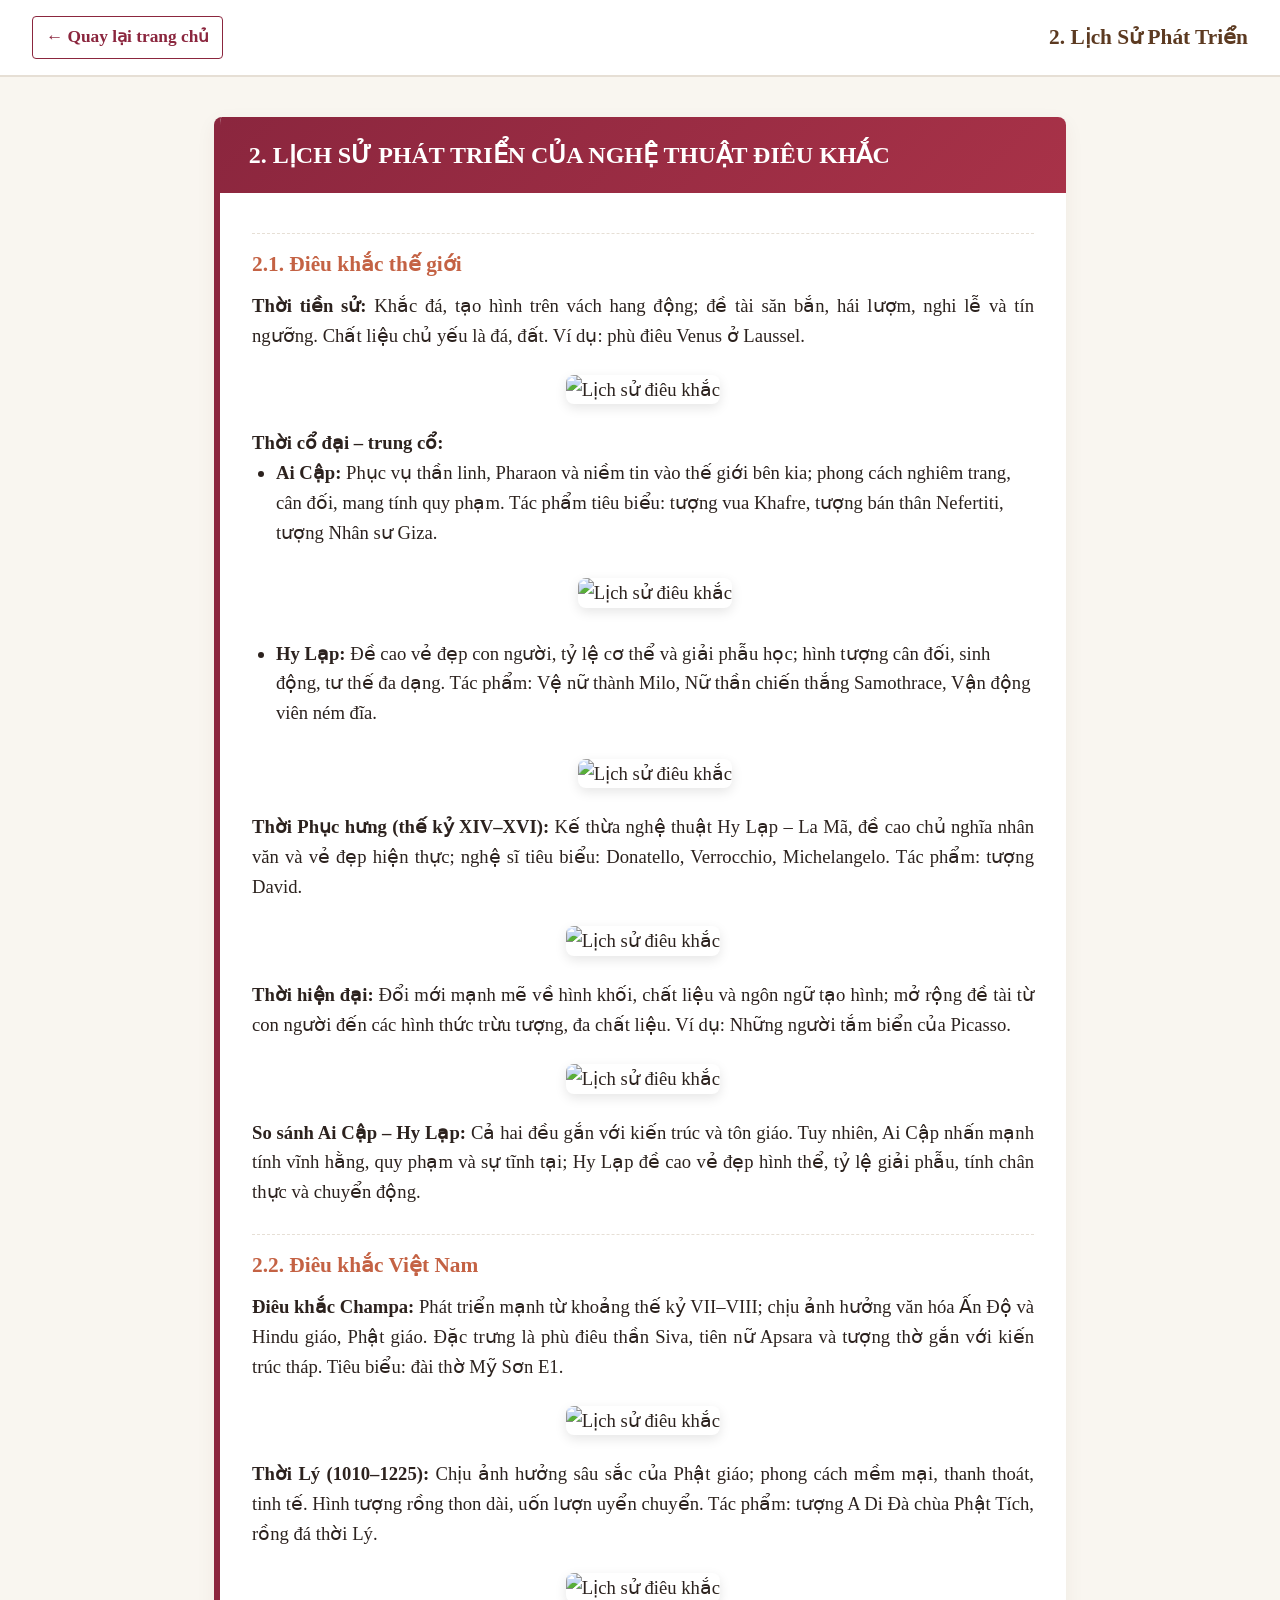
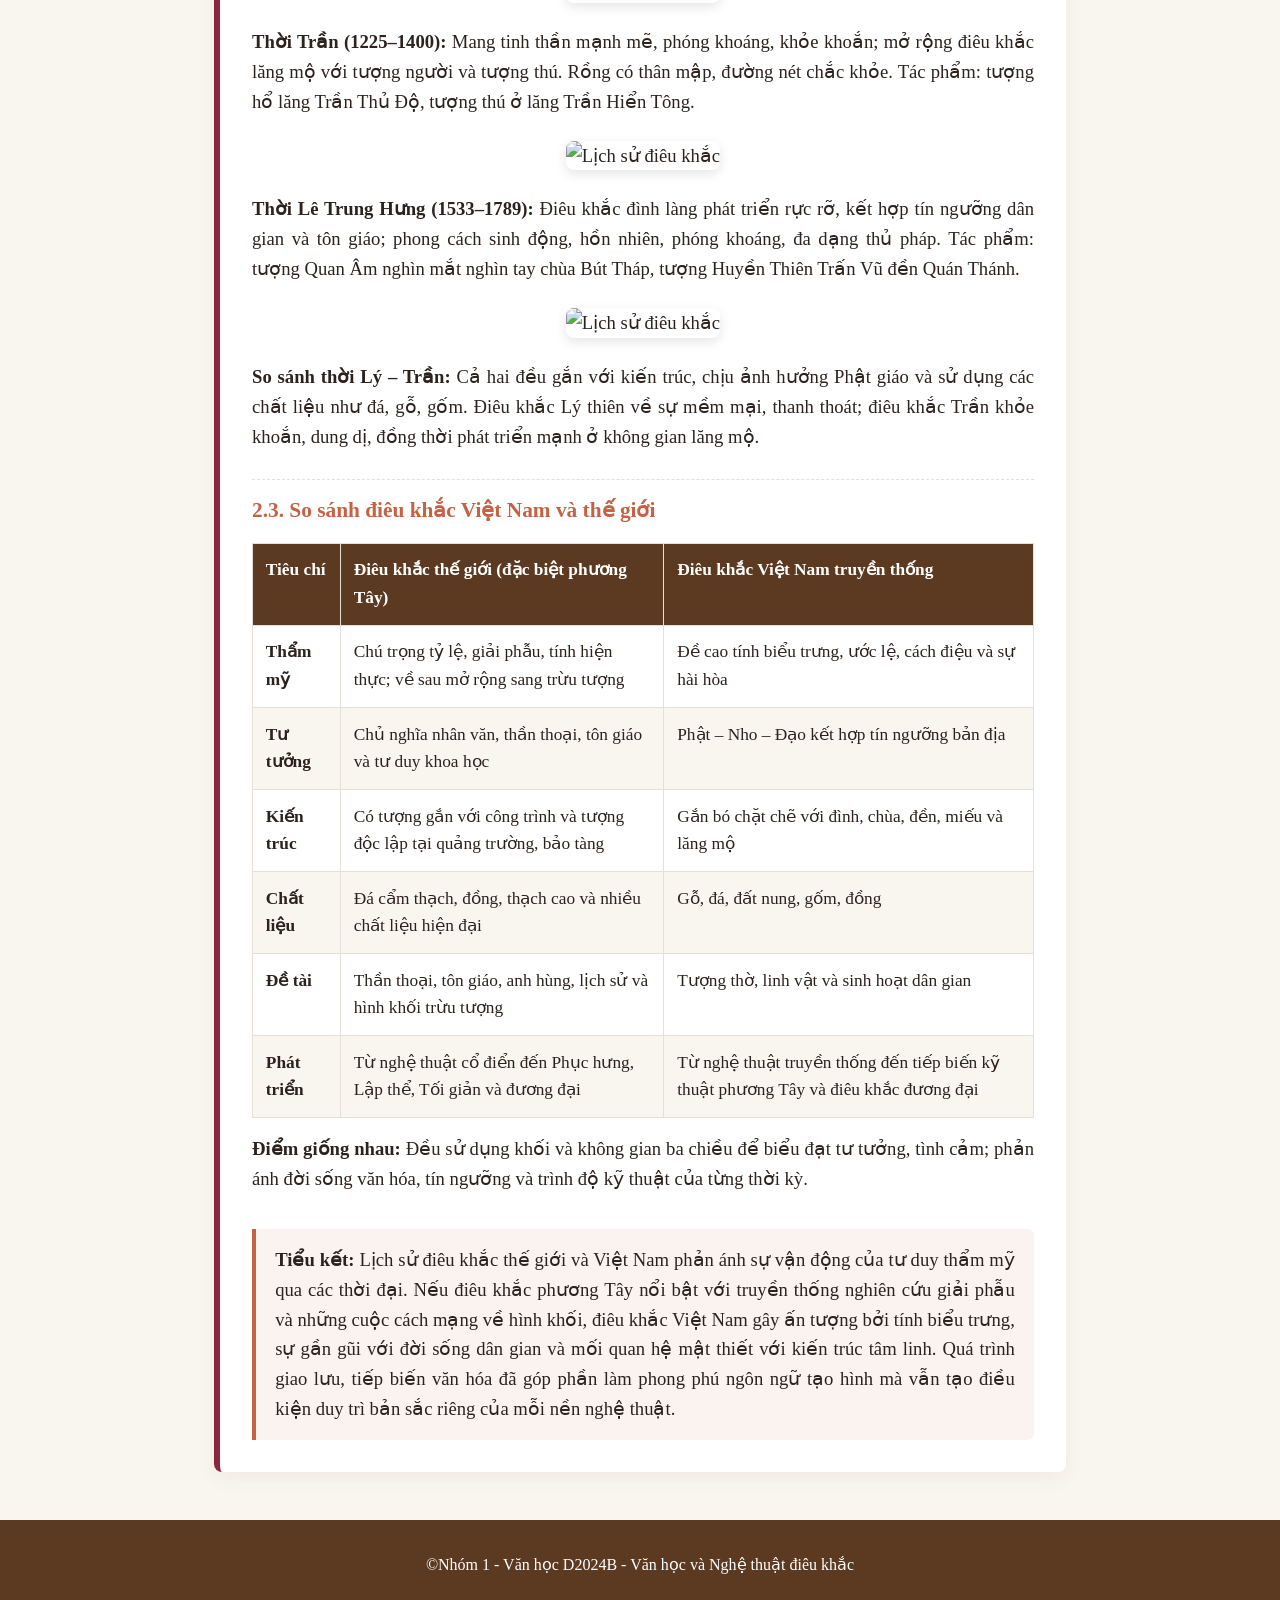
==== phan2.html @ 968adac1 "Add files via upload" ====
<!DOCTYPE html>
<html lang="vi">
<head>
    <meta charset="UTF-8">
    <meta name="viewport" content="width=device-width, initial-scale=1.0">
    <title>2. Lịch Sử Phát Triển Của Nghệ Thuật Điêu Khắc</title>
    <link rel="stylesheet" href="style-detail.css">
</head>
<body>
<div id="loading-overlay" class="loading-overlay">
    <div class="spinner"></div>
    <p>Đang quay lại...</p>
</div>

<header class="detail-header">
    <a href="index.html" class="back-btn">&#8592; Quay lại trang chủ</a>
    <h1>2. Lịch Sử Phát Triển</h1>
</header>

<main class="content-container">
    <section class="module-box">
        <div class="module-title">
            <h2>2. LỊCH SỬ PHÁT TRIỂN CỦA NGHỆ THUẬT ĐIÊU KHẮC</h2>
        </div>
        <div class="module-body">
            <div class="subsection">
                <h3>2.1. Điêu khắc thế giới</h3>
                <p><strong>Thời tiền sử:</strong> Khắc đá, tạo hình trên vách hang động; đề tài săn bắn, hái lượm, nghi lễ và tín ngưỡng. Chất liệu chủ yếu là đá, đất. Ví dụ: phù điêu Venus ở Laussel.</p>
                <div class="image-placeholder">
                    <img src="https://thethaovanhoa.mediacdn.vn/2013/09/06/13/23/08-Venus-Laussel.jpg" alt="Lịch sử điêu khắc">
                    <span class="img-caption"></span>
                </div>
                <p><strong>Thời cổ đại – trung cổ:</strong></p>
                <ul>
                    <li><strong>Ai Cập:</strong> Phục vụ thần linh, Pharaon và niềm tin vào thế giới bên kia; phong cách nghiêm trang, cân đối, mang tính quy phạm. Tác phẩm tiêu biểu: tượng vua Khafre, tượng bán thân Nefertiti, tượng Nhân sư Giza.</li>
                    <div class="image-placeholder">
                        <img src="https://kemholiday.com/image/catalog/outbound/ai-cap/tuong-nhan-su/khafre-la-vi-vua-thuoc-trieu-dai-thu-tu-cua-ai-cap-co-dai.jpg" alt="Lịch sử điêu khắc">
                        <span class="img-caption"></span>
                    </div>
                    <li><strong>Hy Lạp:</strong> Đề cao vẻ đẹp con người, tỷ lệ cơ thể và giải phẫu học; hình tượng cân đối, sinh động, tư thế đa dạng. Tác phẩm: Vệ nữ thành Milo, Nữ thần chiến thắng Samothrace, Vận động viên ném đĩa.</li>
                    <div class="image-placeholder">
                        <img src="https://icdn.dantri.com.vn/oYFp4wxLk7Q3Y2XcWsQ4489qiYdFDF/Image/2015/04/1-d397c.jpg" alt="Lịch sử điêu khắc">
                        <span class="img-caption"></span>
                    </div>
                </ul>
                <p><strong>Thời Phục hưng (thế kỷ XIV–XVI):</strong> Kế thừa nghệ thuật Hy Lạp – La Mã, đề cao chủ nghĩa nhân văn và vẻ đẹp hiện thực; nghệ sĩ tiêu biểu: Donatello, Verrocchio, Michelangelo. Tác phẩm: tượng David.</p>
                <div class="image-placeholder">
                    <img src="https://deviet.vn/wp-content/uploads/2019/01/tuong-david2.jpg" alt="Lịch sử điêu khắc">
                    <span class="img-caption"></span>
                </div>
                <p><strong>Thời hiện đại:</strong> Đổi mới mạnh mẽ về hình khối, chất liệu và ngôn ngữ tạo hình; mở rộng đề tài từ con người đến các hình thức trừu tượng, đa chất liệu. Ví dụ: Những người tắm biển của Picasso.</p>
                <div class="image-placeholder">
                    <img src="https://thethaovanhoa.mediacdn.vn/thumb_w/1200/2013/08/14/17/20/The-bathers-1956-tieu-de.jpg" alt="Lịch sử điêu khắc">
                    <span class="img-caption"></span>
                </div>
                <p><strong>So sánh Ai Cập – Hy Lạp:</strong> Cả hai đều gắn với kiến trúc và tôn giáo. Tuy nhiên, Ai Cập nhấn mạnh tính vĩnh hằng, quy phạm và sự tĩnh tại; Hy Lạp đề cao vẻ đẹp hình thể, tỷ lệ giải phẫu, tính chân thực và chuyển động.</p>
            </div>

            <div class="subsection">
                <h3>2.2. Điêu khắc Việt Nam</h3>
                <p><strong>Điêu khắc Champa:</strong> Phát triển mạnh từ khoảng thế kỷ VII–VIII; chịu ảnh hưởng văn hóa Ấn Độ và Hindu giáo, Phật giáo. Đặc trưng là phù điêu thần Siva, tiên nữ Apsara và tượng thờ gắn với kiến trúc tháp. Tiêu biểu: đài thờ Mỹ Sơn E1.</p>
                <div class="image-placeholder">
                    <img src="https://danangfantasticity.com/wp-content/uploads/2020/07/dai-tho-my-son-e1-bao-tang-dieu-khac-cham-danang-fantasticity-com-02.jpg" alt="Lịch sử điêu khắc">
                    <span class="img-caption"></span>
                </div>
                <p><strong>Thời Lý (1010–1225):</strong> Chịu ảnh hưởng sâu sắc của Phật giáo; phong cách mềm mại, thanh thoát, tinh tế. Hình tượng rồng thon dài, uốn lượn uyển chuyển. Tác phẩm: tượng A Di Đà chùa Phật Tích, rồng đá thời Lý.</p>
                <div class="image-placeholder">
                    <img src="https://cdnphoto.dantri.com.vn/jQ_-_G7EHVtp2HzF7jp-Id0r6XM=/2021/11/06/3-chua-phat-tich-1636170652618.jpeg" alt="Lịch sử điêu khắc">
                    <span class="img-caption"></span>
                </div>
                <p><strong>Thời Trần (1225–1400):</strong> Mang tinh thần mạnh mẽ, phóng khoáng, khỏe khoắn; mở rộng điêu khắc lăng mộ với tượng người và tượng thú. Rồng có thân mập, đường nét chắc khỏe. Tác phẩm: tượng hổ lăng Trần Thủ Độ, tượng thú ở lăng Trần Hiển Tông.</p>
                <div class="image-placeholder">
                    <img src="https://mediafile.qdnd.vn//images/2024/2/8/anh-rong-14.jpg" alt="Lịch sử điêu khắc">
                    <span class="img-caption"></span>
                </div>
                <p><strong>Thời Lê Trung Hưng (1533–1789):</strong> Điêu khắc đình làng phát triển rực rỡ, kết hợp tín ngưỡng dân gian và tôn giáo; phong cách sinh động, hồn nhiên, phóng khoáng, đa dạng thủ pháp. Tác phẩm: tượng Quan Âm nghìn mắt nghìn tay chùa Bút Tháp, tượng Huyền Thiên Trấn Vũ đền Quán Thánh.</p>
                <div class="image-placeholder">
                    <img src="https://cdn2.tuoitre.vn/nld/291774122806476800/2023/1/19/tuong-phat-2-16741431763941667988296.jpeg" alt="Lịch sử điêu khắc">
                    <span class="img-caption"></span>
                </div>
                <p><strong>So sánh thời Lý – Trần:</strong> Cả hai đều gắn với kiến trúc, chịu ảnh hưởng Phật giáo và sử dụng các chất liệu như đá, gỗ, gốm. Điêu khắc Lý thiên về sự mềm mại, thanh thoát; điêu khắc Trần khỏe khoắn, dung dị, đồng thời phát triển mạnh ở không gian lăng mộ.</p>
            </div>

            <div class="subsection">
                <h3>2.3. So sánh điêu khắc Việt Nam và thế giới</h3>
                <div class="table-responsive">
                    <table>
                        <thead>
                        <tr>
                            <th>Tiêu chí</th>
                            <th>Điêu khắc thế giới (đặc biệt phương Tây)</th>
                            <th>Điêu khắc Việt Nam truyền thống</th>
                        </tr>
                        </thead>
                        <tbody>
                        <tr>
                            <td><strong>Thẩm mỹ</strong></td>
                            <td>Chú trọng tỷ lệ, giải phẫu, tính hiện thực; về sau mở rộng sang trừu tượng</td>
                            <td>Đề cao tính biểu trưng, ước lệ, cách điệu và sự hài hòa</td>
                        </tr>
                        <tr>
                            <td><strong>Tư tưởng</strong></td>
                            <td>Chủ nghĩa nhân văn, thần thoại, tôn giáo và tư duy khoa học</td>
                            <td>Phật – Nho – Đạo kết hợp tín ngưỡng bản địa</td>
                        </tr>
                        <tr>
                            <td><strong>Kiến trúc</strong></td>
                            <td>Có tượng gắn với công trình và tượng độc lập tại quảng trường, bảo tàng</td>
                            <td>Gắn bó chặt chẽ với đình, chùa, đền, miếu và lăng mộ</td>
                        </tr>
                        <tr>
                            <td><strong>Chất liệu</strong></td>
                            <td>Đá cẩm thạch, đồng, thạch cao và nhiều chất liệu hiện đại</td>
                            <td>Gỗ, đá, đất nung, gốm, đồng</td>
                        </tr>
                        <tr>
                            <td><strong>Đề tài</strong></td>
                            <td>Thần thoại, tôn giáo, anh hùng, lịch sử và hình khối trừu tượng</td>
                            <td>Tượng thờ, linh vật và sinh hoạt dân gian</td>
                        </tr>
                        <tr>
                            <td><strong>Phát triển</strong></td>
                            <td>Từ nghệ thuật cổ điển đến Phục hưng, Lập thể, Tối giản và đương đại</td>
                            <td>Từ nghệ thuật truyền thống đến tiếp biến kỹ thuật phương Tây và điêu khắc đương đại</td>
                        </tr>
                        </tbody>
                    </table>
                </div>
                <p><strong>Điểm giống nhau:</strong> Đều sử dụng khối và không gian ba chiều để biểu đạt tư tưởng, tình cảm; phản ánh đời sống văn hóa, tín ngưỡng và trình độ kỹ thuật của từng thời kỳ.</p>
            </div>


            <div class="sub-conclusion">
                <p><strong>Tiểu kết:</strong> Lịch sử điêu khắc thế giới và Việt Nam phản ánh sự vận động của tư duy thẩm mỹ qua các thời đại. Nếu điêu khắc phương Tây nổi bật với truyền thống nghiên cứu giải phẫu và những cuộc cách mạng về hình khối, điêu khắc Việt Nam gây ấn tượng bởi tính biểu trưng, sự gần gũi với đời sống dân gian và mối quan hệ mật thiết với kiến trúc tâm linh. Quá trình giao lưu, tiếp biến văn hóa đã góp phần làm phong phú ngôn ngữ tạo hình mà vẫn tạo điều kiện duy trì bản sắc riêng của mỗi nền nghệ thuật.</p>
            </div>
        </div>
    </section>
</main>

<footer>
    <p>&copy;Nhóm 1 - Văn học D2024B - Văn học và Nghệ thuật điêu khắc</p>
</footer>

<script src="script-detail.js"></script>
</body>
</html>
---- style-detail.css ----
:root {
    --primary-red: #8B263E;
    --accent-red: #A83248;
    --terracotta: #C46244;
    --earth-brown: #5C3A21;
    --light-brown: #8D6346;
    --stone-beige: #F9F6F0;
    --card-bg: #FFFFFF;
    --text-color: #2C221E;
    --border-color: #E6DFD5;
}

* {
    box-sizing: border-box;
    margin: 0;
    padding: 0;
}

body {
    font-family: "Times New Roman", Times, serif;
    font-size: 14pt;
    background-color: var(--stone-beige);
    color: var(--text-color);
    line-height: 1.6;
}

/* HIỆU ỨNG LOADING */
.loading-overlay {
    position: fixed;
    top: 0;
    left: 0;
    width: 100%;
    height: 100%;
    background-color: rgba(249, 246, 240, 0.9);
    display: flex;
    flex-direction: column;
    justify-content: center;
    align-items: center;
    z-index: 9999;
    opacity: 0;
    visibility: hidden;
    transition: opacity 0.3s ease, visibility 0.3s ease;
}

.loading-overlay.active {
    opacity: 1;
    visibility: visible;
}

.spinner {
    width: 50px;
    height: 50px;
    border: 5px solid var(--border-color);
    border-top: 5px solid var(--primary-red);
    border-radius: 50%;
    animation: spin 1s linear infinite;
    margin-bottom: 1rem;
}

@keyframes spin {
    0% { transform: rotate(0deg); }
    100% { transform: rotate(360deg); }
}

/* HEADER TRANG CHI TIẾT */
.detail-header {
    background-color: var(--card-bg);
    border-bottom: 2px solid var(--border-color);
    padding: 1rem 2rem;
    display: flex;
    justify-content: space-between;
    align-items: center;
    position: sticky;
    top: 0;
    z-index: 100;
}

.back-btn {
    text-decoration: none;
    color: var(--primary-red);
    font-weight: bold;
    font-size: 13pt;
    padding: 0.4rem 0.8rem;
    border: 1px solid var(--primary-red);
    border-radius: 4px;
    transition: all 0.3s ease;
}

.back-btn:hover {
    background-color: var(--primary-red);
    color: #fff;
}

.detail-header h1 {
    font-size: 16pt;
    color: var(--earth-brown);
}

/* NỘI DUNG CHÍNH */
.content-container {
    max-width: 900px;
    margin: 2.5rem auto;
    padding: 0 1.5rem;
}

.module-box {
    background-color: var(--card-bg);
    border-radius: 8px;
    border-left: 6px solid var(--primary-red);
    box-shadow: 0 6px 20px rgba(92, 58, 33, 0.06);
    overflow: hidden;
}

.module-title {
    background: linear-gradient(135deg, var(--primary-red), var(--accent-red));
    color: #fff;
    padding: 1.2rem 1.8rem;
}

.module-title h2 {
    font-size: 18pt;
}

.module-body {
    padding: 2rem;
    display: flex;
    flex-direction: column;
    gap: 1.2rem;
}

.subsection {
    margin-top: 0.5rem;
    padding-top: 0.8rem;
    border-top: 1px dashed var(--border-color);
}

.subsection h3 {
    color: var(--terracotta);
    font-size: 16pt;
    margin-bottom: 0.6rem;
}

.subsection h4 {
    color: var(--earth-brown);
    font-size: 15pt;
    margin: 0.5rem 0 0.3rem 0;
}

p {
    text-align: justify;
}

ul {
    margin-left: 1.5rem;
    display: flex;
    flex-direction: column;
    gap: 0.4rem;
}

/* BẢNG BIỂU */
.table-responsive {
    overflow-x: auto;
    margin: 1rem 0;
}

table {
    width: 100%;
    border-collapse: collapse;
    background-color: var(--card-bg);
    font-size: 13pt;
}

th, td {
    padding: 0.8rem;
    border: 1px solid var(--border-color);
    text-align: left;
    vertical-align: top;
}

th {
    background-color: var(--earth-brown);
    color: #fff;
}

tr:nth-child(even) {
    background-color: var(--stone-beige);
}

/* --- THẺ CHỨA ẢNH (BỎ KHUNG VIỀN, CHỈ ĐỂ ẢNH THUẦN TÚY) --- */
.image-placeholder {
    background-color: transparent; /* Xóa nền be */
    border: none;                  /* Xóa đường viền nét đứt */
    border-radius: 0;
    padding: 0;                    /* Bỏ khoảng trống thừa */
    text-align: center;
    margin: 1.5rem 0;
    display: flex;
    flex-direction: column;
    align-items: center;
    justify-content: center;
}

.image-placeholder img {
    max-width: 100%;
    max-height: 400px;
    border-radius: 8px;            /* Bo góc nhẹ cho bức ảnh đẹp hơn */
    box-shadow: 0 4px 12px rgba(0, 0, 0, 0.1); /* Đổ bóng nhẹ sang trọng */
    display: block;
}

/* Ẩn hoàn toàn phần chữ chú thích khung ảnh */
.img-caption {
    display: none;
}

/* TIỂU KẾT */
.sub-conclusion {
    background-color: rgba(196, 98, 68, 0.08);
    border-left: 4px solid var(--terracotta);
    padding: 1rem 1.2rem;
    border-radius: 0 6px 6px 0;
    margin-top: 1rem;
}

footer {
    display: flex;
    justify-content: center; /* Căn giữa theo chiều ngang tuyệt đối */
    align-items: center;     /* Căn giữa theo chiều dọc */
    text-align: center !important;
    padding: 2rem;
    background-color: var(--earth-brown);
    color: #fff;
    margin-top: 3rem;
    font-size: 12pt;
    width: 100%;
}

/* Đảm bảo thẻ p bên trong footer không bị lệch lề */
footer p {
    text-align: center !important;
    margin: 0;
}
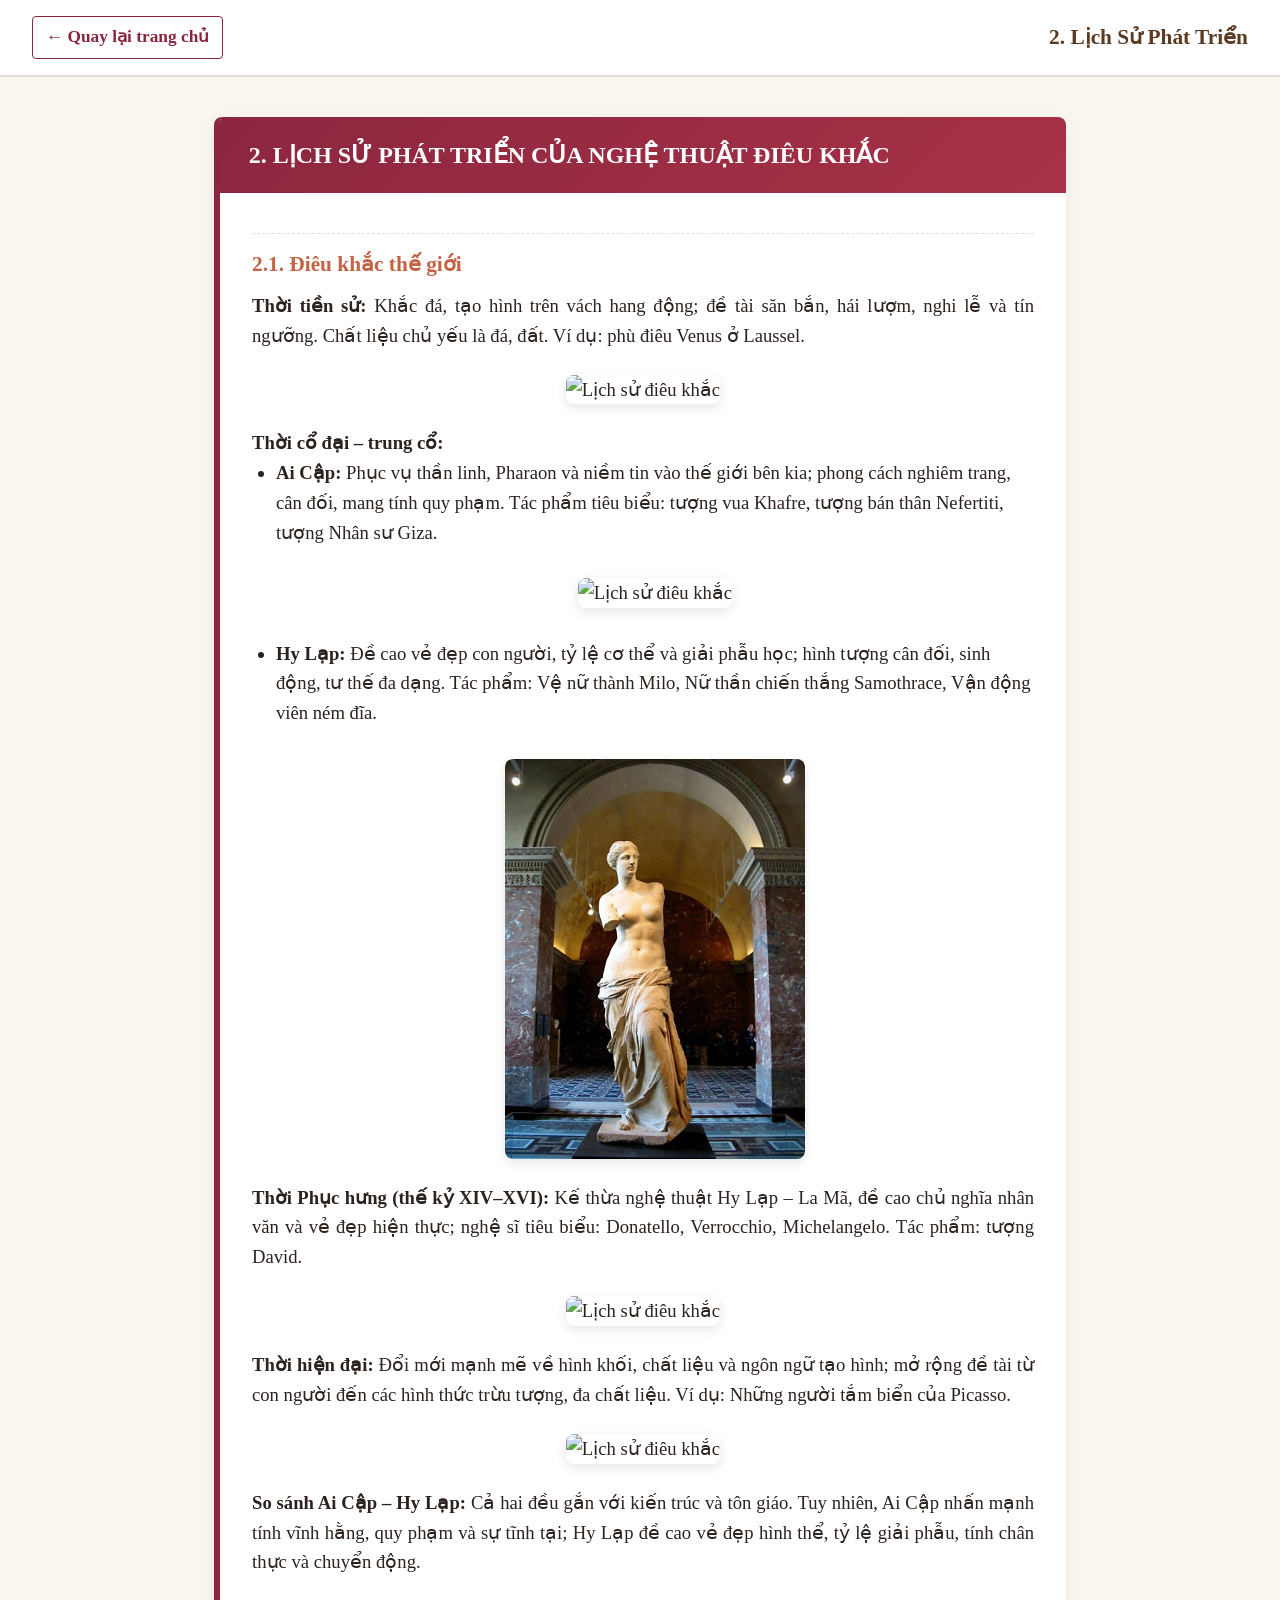
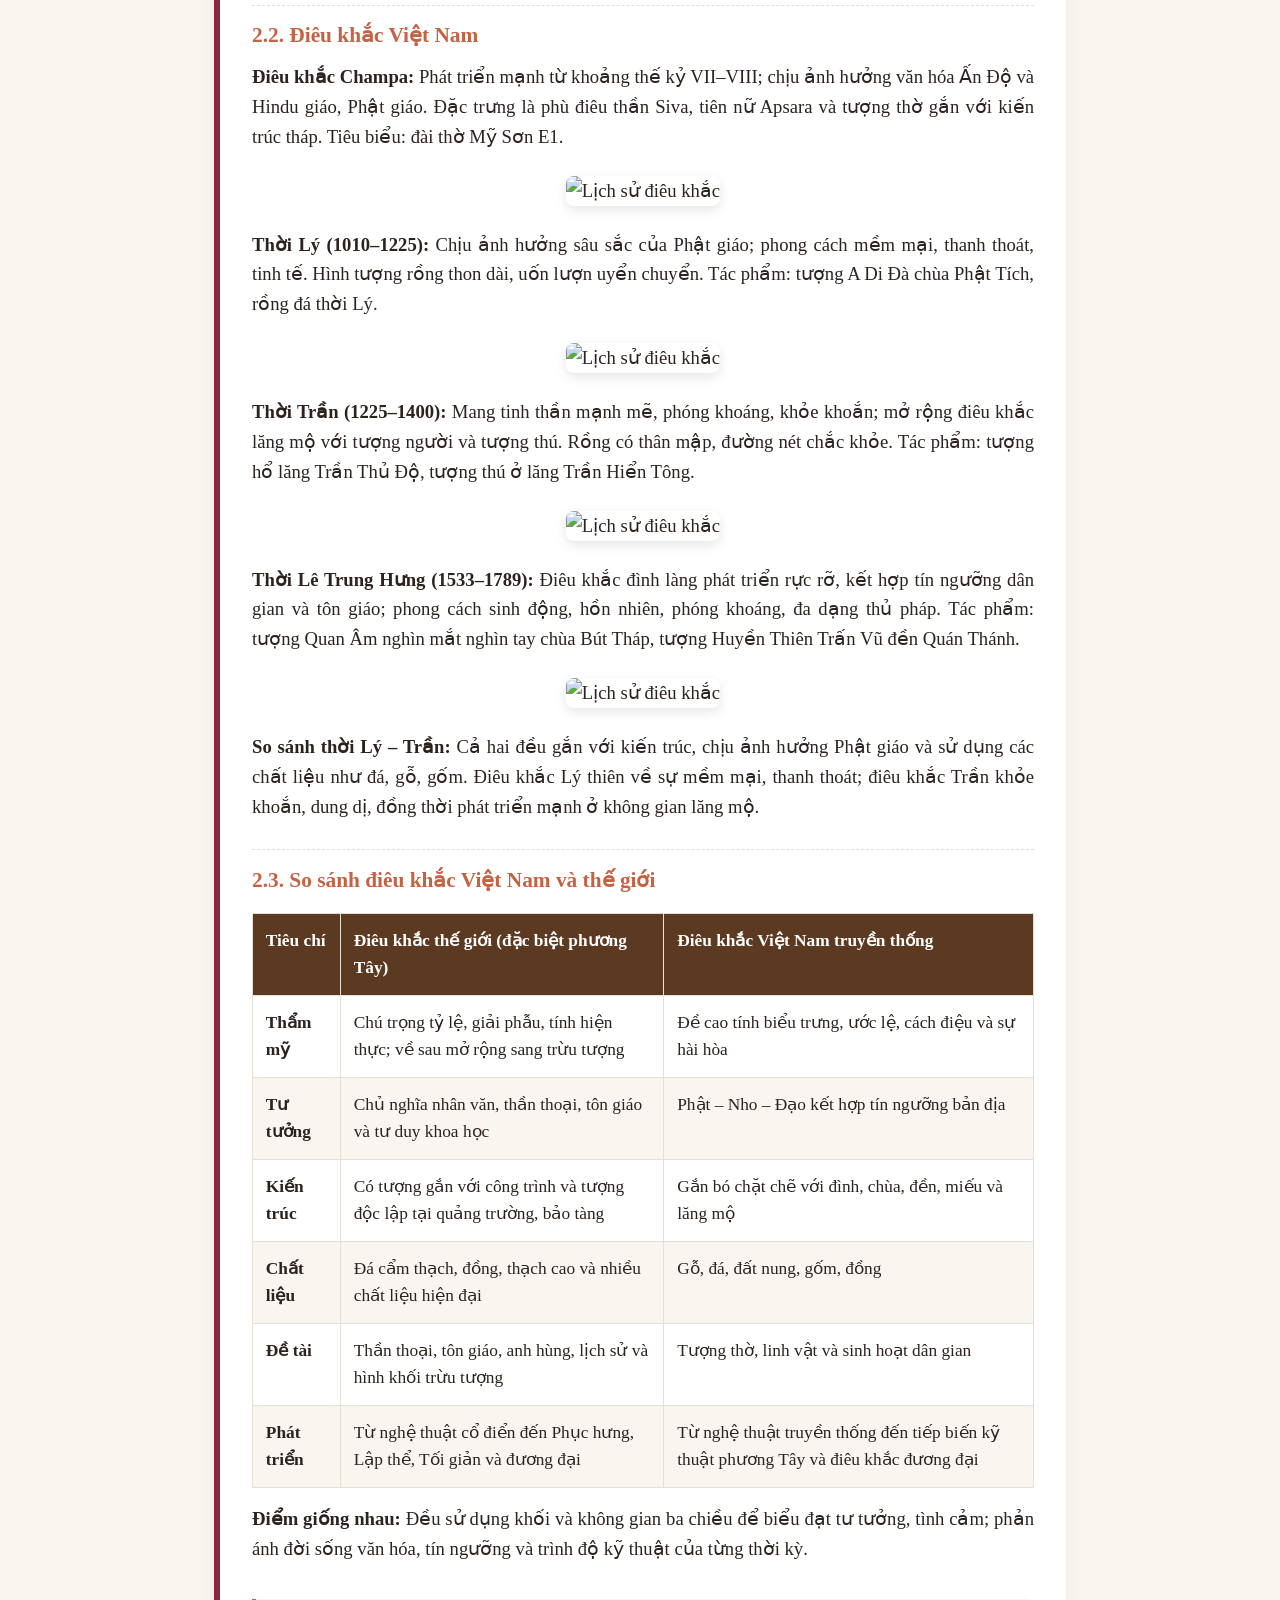
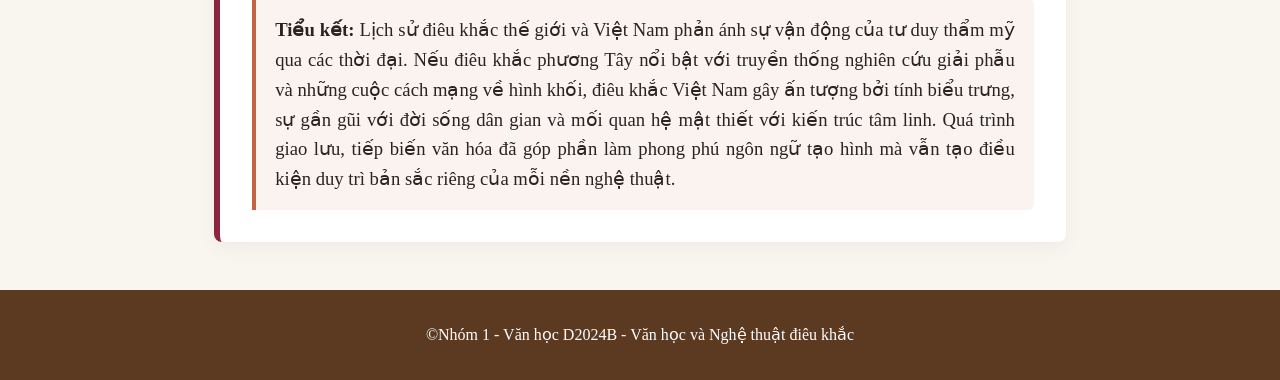
==== commit e41cde32: "Fix HTML encoding issues in phan2.html" ====
--- a/phan2.html
+++ b/phan2.html
@@ -39,7 +39,7 @@
                     </div>
                     <li><strong>Hy Lạp:</strong> Đề cao vẻ đẹp con người, tỷ lệ cơ thể và giải phẫu học; hình tượng cân đối, sinh động, tư thế đa dạng. Tác phẩm: Vệ nữ thành Milo, Nữ thần chiến thắng Samothrace, Vận động viên ném đĩa.</li>
                     <div class="image-placeholder">
-                        <img src="https://icdn.dantri.com.vn/oYFp4wxLk7Q3Y2XcWsQ4489qiYdFDF/Image/2015/04/1-d397c.jpg" alt="Lịch sử điêu khắc">
+                        <img src="anhsuaweb1.webp" alt="Lịch sử điêu khắc">
                         <span class="img-caption"></span>
                     </div>
                 </ul>
@@ -143,4 +143,4 @@
 
 <script src="script-detail.js"></script>
 </body>
-</html>+</html>
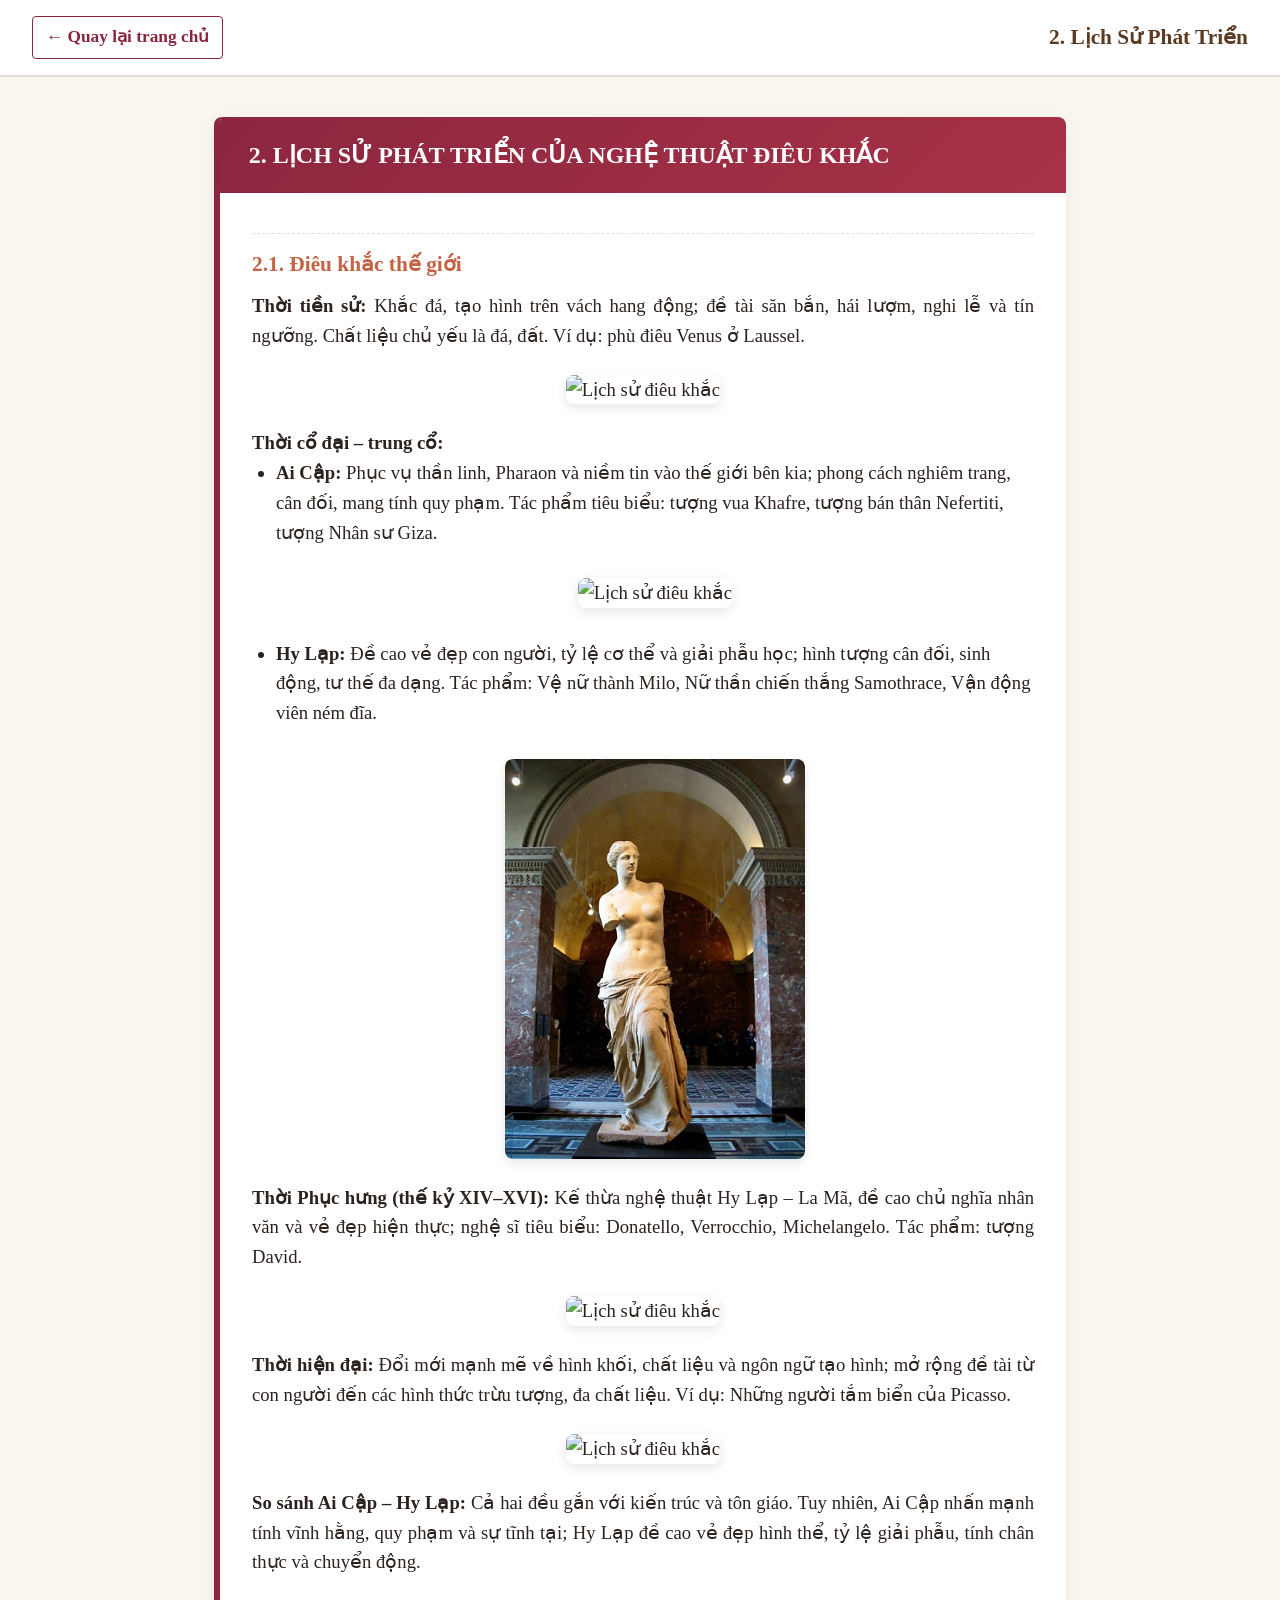
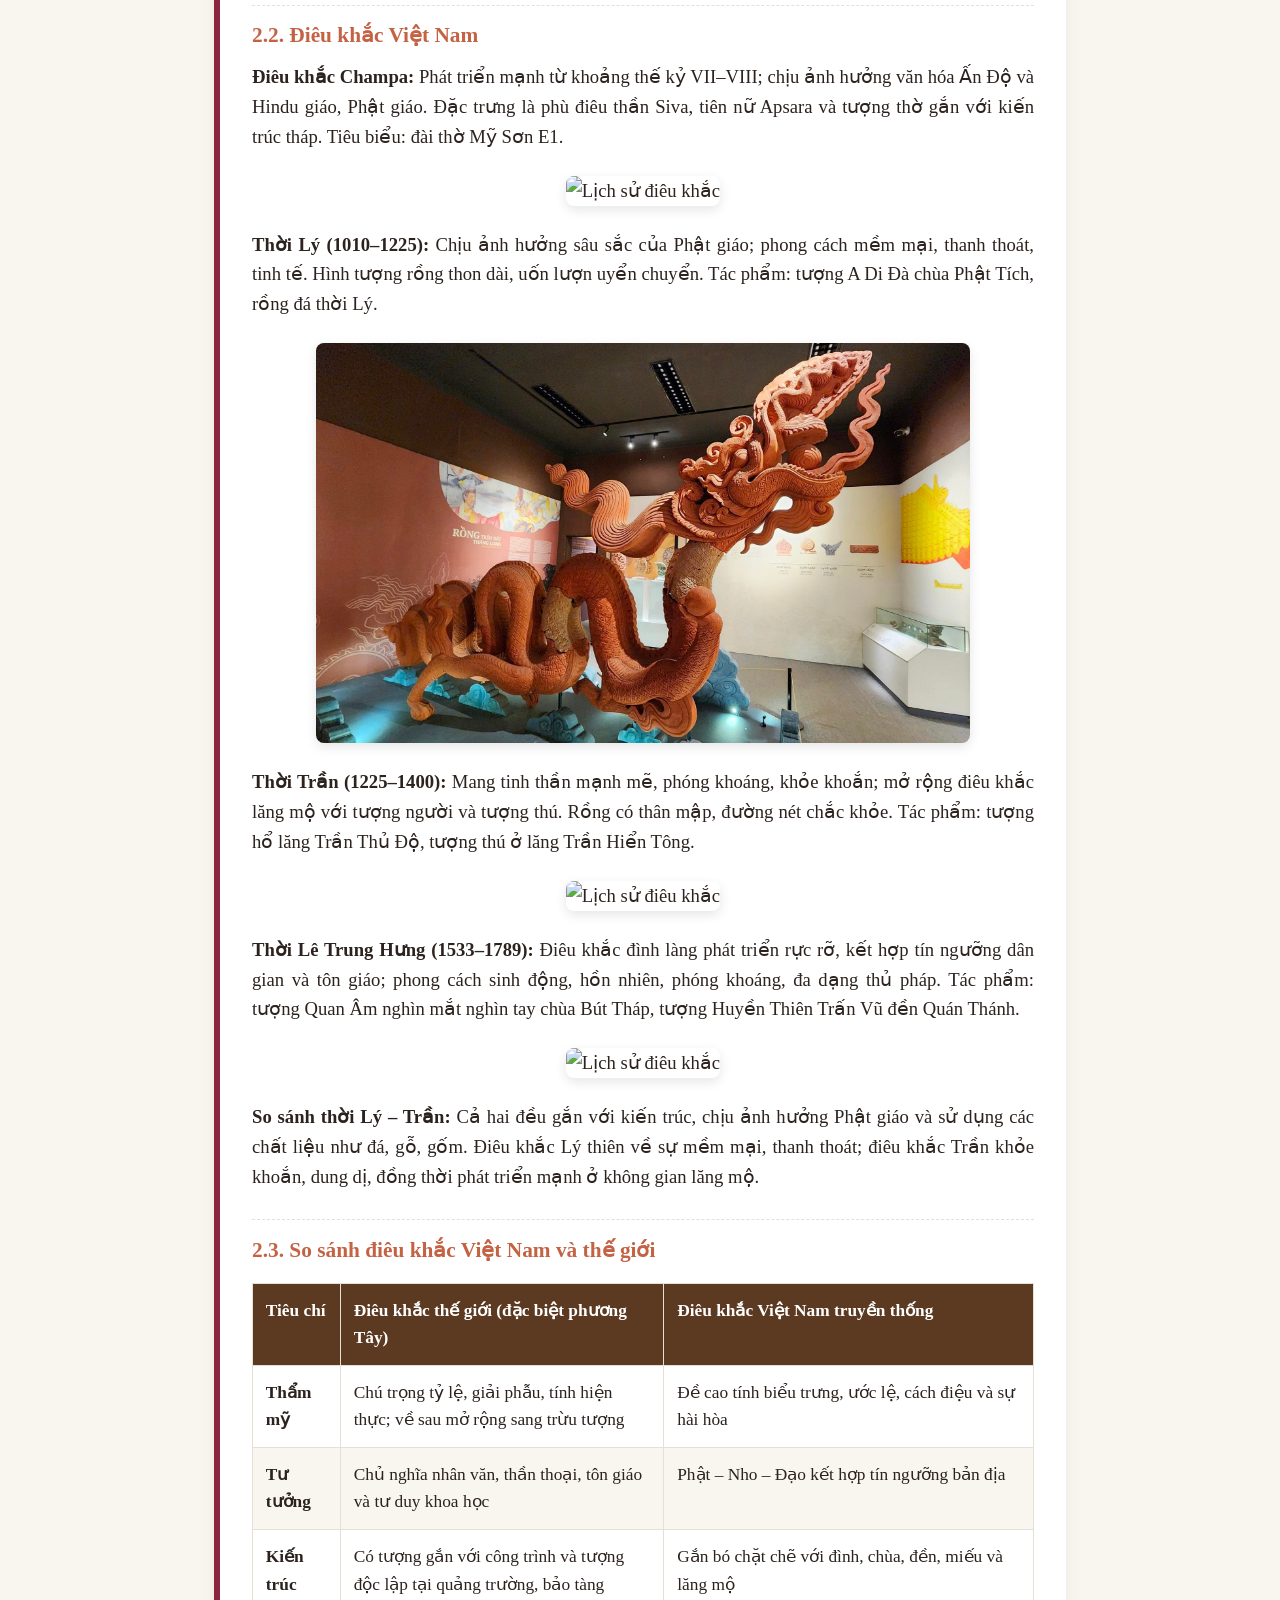
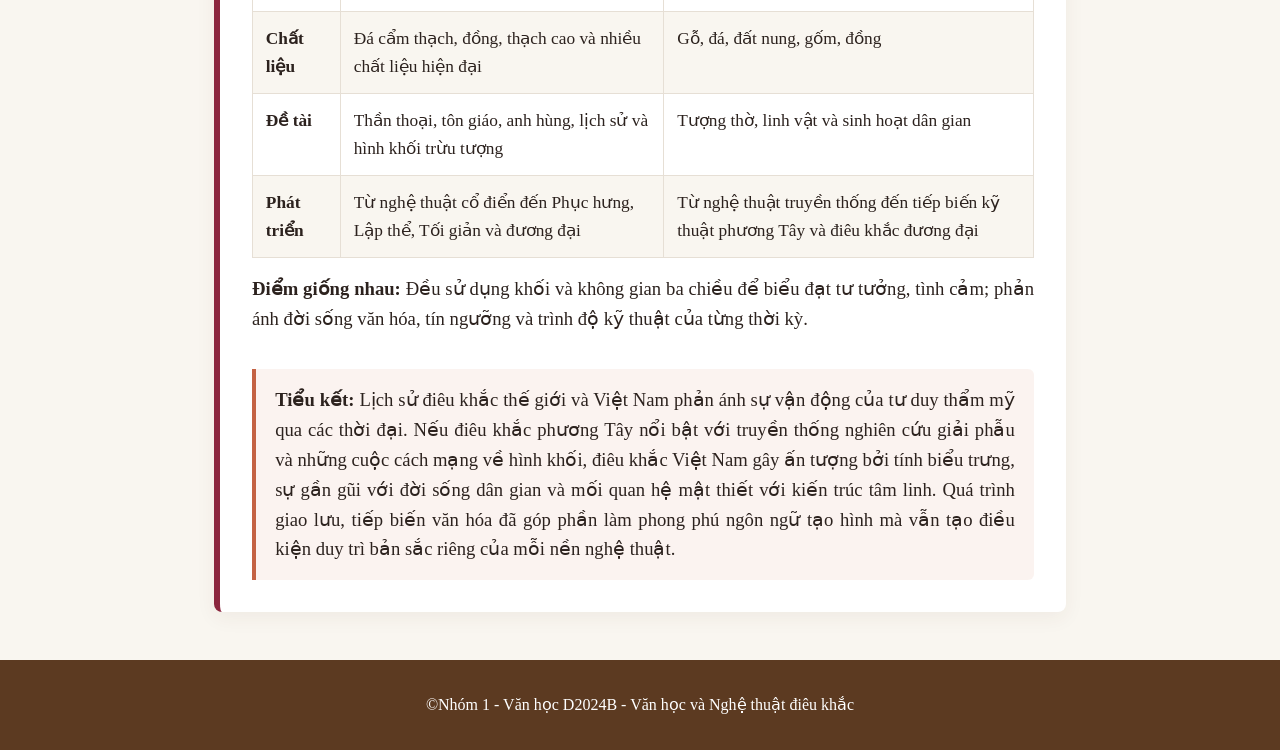
==== commit 8a66f6ba: "Add files via upload" ====
--- a/phan2.html
+++ b/phan2.html
@@ -65,7 +65,7 @@
                 </div>
                 <p><strong>Thời Lý (1010–1225):</strong> Chịu ảnh hưởng sâu sắc của Phật giáo; phong cách mềm mại, thanh thoát, tinh tế. Hình tượng rồng thon dài, uốn lượn uyển chuyển. Tác phẩm: tượng A Di Đà chùa Phật Tích, rồng đá thời Lý.</p>
                 <div class="image-placeholder">
-                    <img src="https://cdnphoto.dantri.com.vn/jQ_-_G7EHVtp2HzF7jp-Id0r6XM=/2021/11/06/3-chua-phat-tich-1636170652618.jpeg" alt="Lịch sử điêu khắc">
+                    <img src="anhsuaweb3.jpg" alt="Lịch sử điêu khắc">
                     <span class="img-caption"></span>
                 </div>
                 <p><strong>Thời Trần (1225–1400):</strong> Mang tinh thần mạnh mẽ, phóng khoáng, khỏe khoắn; mở rộng điêu khắc lăng mộ với tượng người và tượng thú. Rồng có thân mập, đường nét chắc khỏe. Tác phẩm: tượng hổ lăng Trần Thủ Độ, tượng thú ở lăng Trần Hiển Tông.</p>
@@ -143,4 +143,4 @@
 
 <script src="script-detail.js"></script>
 </body>
-</html>
+</html>
